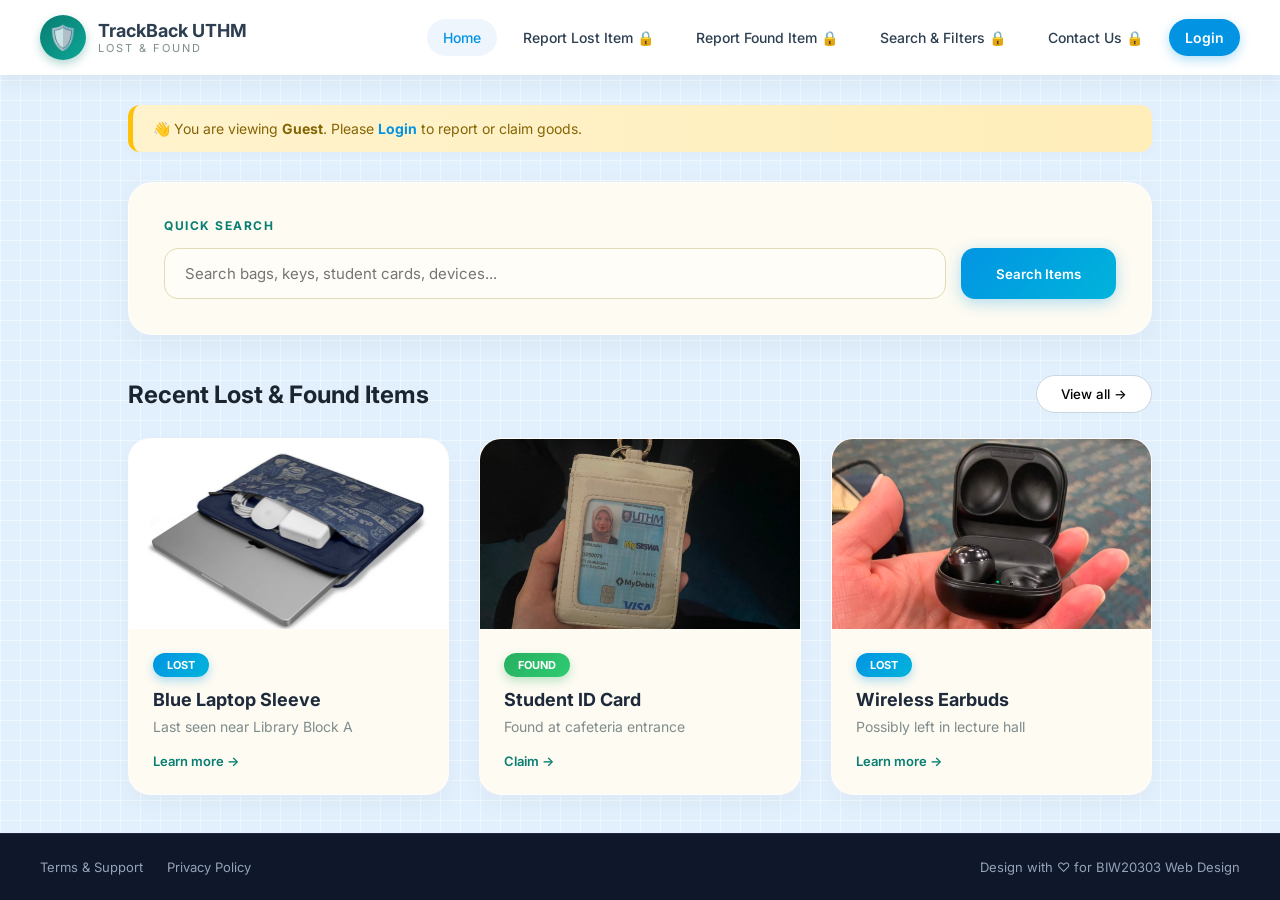
==== index.html @ aab74572 "Add files via upload" ====
<!DOCTYPE html>
<html lang="ms">
<head>
    <meta charset="UTF-8">
    <meta name="viewport" content="width=device-width, initial-scale=1.0">
    <title>TrackBack UTHM - Lost & Found</title>
    <link rel="stylesheet" href="style.css">
    <link href="https://fonts.googleapis.com/css2?family=Inter:wght@300;400;500;600;700&display=swap" rel="stylesheet">
</head>
<body>

    <header class="navbar">
        <div class="logo-container" onclick="protectedNavigation('index.html')" style="cursor: pointer;">
            <div class="logo-icon">🛡️</div>
            <div class="logo-text">
                <h1>TrackBack UTHM</h1>
                <span>LOST & FOUND</span>
            </div>
        </div>
        
        <nav class="nav-links" id="mainNav">
            <a href="index.html" id="nav-home" class="active">Home</a>
            <a href="report-lost.html" id="nav-report-lost" onclick="return checkAccess(event, 'report-lost.html')">Report Lost Item 🔒</a>
            <a href="report-found.html" id="nav-report-found" onclick="return checkAccess(event, 'report-found.html')">Report Found Item 🔒</a>
            <a href="search.html" id="nav-search" onclick="return checkAccess(event, 'search.html')">Search & Filters 🔒</a>
            <a href="contact.html" id="nav-contact" onclick="return checkAccess(event, 'contact.html')">Contact Us 🔒</a>
            <a href="login.html" id="nav-auth-btn" class="btn-login-nav">Login</a>
        </nav>

        <div class="hamburger" id="hamburgerMenu" onclick="toggleMobileMenu()">
            <span></span>
            <span></span>
            <span></span>
        </div>
    </header>

    <div class="mobile-menu" id="mobileMenu">
        <a href="index.html" id="mobile-home">Home</a>
        <a href="report-lost.html" id="mobile-report-lost" onclick="return checkAccess(event, 'report-lost.html')">Report Lost Item 🔒</a>
        <a href="report-found.html" id="mobile-report-found" onclick="return checkAccess(event, 'report-found.html')">Report Found Item 🔒</a>
        <a href="search.html" id="mobile-search" onclick="return checkAccess(event, 'search.html')">Search & Filters 🔒</a>
        <a href="contact.html" id="mobile-contact" onclick="return checkAccess(event, 'contact.html')">Contact Us 🔒</a>
        <a href="login.html" id="mobile-auth-btn">Login</a>
    </div>

    <main class="container">
        <section id="home-page" class="page active-page">
            <div class="guest-alert-banner" id="guestBanner">
                👋 You are viewing <strong>Guest</strong>. Please <a href="login.html">Login</a> to report or claim goods.
            </div>

            <div class="quick-search-box">
                <h3>QUICK SEARCH</h3>
                <div class="search-input-group">
                    <input type="text" id="homeSearchInput" placeholder="Search bags, keys, student cards, devices...">
                    <button class="btn-search" onclick="protectedNavigation('search.html')">Search Items</button>
                </div>
            </div>

            <div class="section-header">
                <h2>Recent Lost & Found Items</h2>
                <button class="btn-view-all" onclick="protectedNavigation('search.html')">View all →</button>
            </div>

            <div class="items-grid">
                <div class="item-card" onclick="protectedItemDetails('Blue Laptop Sleeve', 'Last seen near Library Block A', 'Lost', 'trackback-image/blue_laptop_sleeve.jpeg')">
                    <div class="item-image-placeholder">
                        <img src="trackback-image/blue_laptop_sleeve.jpeg" alt="Blue Laptop Sleeve">
                    </div>
                    <div class="card-content">
                        <span class="badge badge-lost">Lost</span>
                        <h4>Blue Laptop Sleeve</h4>
                        <p>Last seen near Library Block A</p>
                        <span class="learn-more">Learn more →</span>
                    </div>
                </div>
                <div class="item-card" onclick="protectedItemDetails('Student ID Card', 'Found at cafeteria entrance', 'Found', 'trackback-image/student_id_card.jpeg')">
                    <div class="item-image-placeholder">
                        <img src="trackback-image/student_id_card.jpeg" alt="Student ID Card">
                    </div>
                    <div class="card-content">
                        <span class="badge badge-found">Found</span>
                        <h4>Student ID Card</h4>
                        <p>Found at cafeteria entrance</p>
                        <span class="learn-more">Claim →</span>
                    </div>
                </div>
                <div class="item-card" onclick="protectedItemDetails('Wireless Earbuds', 'Possibly left in lecture hall', 'Lost', 'trackback-image/wireless_earbuds.jpeg')">
                    <div class="item-image-placeholder">
                        <img src="trackback-image/wireless_earbuds.jpeg" alt="Wireless Earbuds">
                    </div>
                    <div class="card-content">
                        <span class="badge badge-lost">Lost</span>
                        <h4>Wireless Earbuds</h4>
                        <p>Possibly left in lecture hall</p>
                        <span class="learn-more">Learn more →</span>
                    </div>
                </div>
            </div>
        </section>
    </main>

    <footer class="footer-bar">
        <div class="footer-left">
            <a href="#terms">Terms & Support</a>
            <a href="#privacy">Privacy Policy</a>
        </div>
        <div class="footer-right">
            Design with ♡ for BIW20303 Web Design
        </div>
    </footer>

    <script src="script.js"></script>
</body>
</html>
---- style.css ----
/* ================= ATURAN ASAS / PALET WARNA ================= */
:root {
    --bg-main: #e2f0fd;         /* Latar belakang biru lembut bercorak grid */
    --surface-card: #fdfbf2;    /* Warna krim pastel untuk komponen borang & kad */
    --primary-blue: #0294e3;    /* Biru butang utama */
    --primary-green: #087d71;   /* Hijau gelap butang hantar laporan */
    --text-dark: #2c3e50;
    --text-muted: #7f8c8d;
    --lost-color: #e74c3c;
    --found-color: #2ecc71;
    --transition-smooth: all 0.3s cubic-bezier(0.4, 0, 0.2, 1);
}

* {
    margin: 0;
    padding: 0;
    box-sizing: border-box;
    font-family: 'Inter', sans-serif;
}

body {
    background-color: var(--bg-main);
    background-image: linear-gradient(rgba(255,255,255,0.4) 1px, transparent 1px),
                      linear-gradient(90deg, rgba(255,255,255,0.4) 1px, transparent 1px);
    background-size: 20px 20px;
    color: var(--text-dark);
    min-height: 100vh;
    display: flex;
    flex-direction: column;
}

/* ================= HEADER & NAVIGATION ================= */
.navbar {
    background-color: #ffffff;
    display: flex;
    justify-content: space-between;
    align-items: center;
    padding: 15px 40px;
    box-shadow: 0 4px 20px rgba(0,0,0,0.06);
    position: sticky;
    top: 0;
    z-index: 1000;
}

.logo-container {
    display: flex;
    align-items: center;
    gap: 12px;
}

.logo-icon {
    font-size: 24px;
    background: linear-gradient(135deg, var(--primary-green), #0da696);
    padding: 8px;
    border-radius: 50%;
    color: white;
    box-shadow: 0 4px 10px rgba(8, 125, 113, 0.3);
}

.logo-text h1 {
    font-size: 18px;
    font-weight: 700;
    color: var(--text-dark);
}

.logo-text span {
    font-size: 11px;
    letter-spacing: 2px;
    color: var(--text-muted);
    display: block;
}

.nav-links {
    display: flex;
    align-items: center;
    gap: 10px;
}

.nav-links a {
    text-decoration: none;
    color: var(--text-dark);
    font-weight: 500;
    font-size: 14px;
    padding: 10px 16px;
    border-radius: 20px;
    transition: var(--transition-smooth);
}

.nav-links a:hover, .nav-links a.active {
    background-color: #eef5fc;
    color: var(--primary-blue);
}

/* Style Khas Butang Login/Logout Di Navigasi Atas */
.btn-login-nav {
    background-color: var(--primary-blue) !important;
    color: white !important;
    font-weight: 600 !important;
    box-shadow: 0 4px 12px rgba(2, 148, 227, 0.3);
}

.btn-login-nav:hover {
    background-color: #027dc2 !important;
    transform: translateY(-2px);
}

.btn-logout {
    background-color: #fcebe9 !important;
    color: var(--lost-color) !important;
    font-weight: 600 !important;
    border: 1px solid #f9cbca;
}

.btn-logout:hover {
    background-color: var(--lost-color) !important;
    color: white !important;
    box-shadow: 0 4px 12px rgba(231, 76, 60, 0.3);
}

/* Hamburger Menu */
.hamburger {
    display: none;
    flex-direction: column;
    gap: 5px;
    cursor: pointer;
}

.hamburger span {
    width: 25px;
    height: 3px;
    background-color: var(--text-dark);
    border-radius: 3px;
}

/* Mobile Dropdown */
.mobile-menu {
    display: none;
    background-color: white;
    flex-direction: column;
    padding: 20px;
    gap: 15px;
    border-top: 1px solid #eee;
    box-shadow: 0 10px 20px rgba(0,0,0,0.05);
}

.mobile-menu.active {
    display: flex;
}

.mobile-menu a {
    text-decoration: none;
    color: var(--text-dark);
    font-weight: 500;
    font-size: 16px;
    padding: 5px 0;
}

.mobile-menu #mobile-auth-btn {
    background: none !important;
    padding: 0 !important;
    border-radius: 0 !important;
    display: block;
}

/* LOGIN style (blue text) */
.mobile-menu #mobile-auth-btn.login-state {
    color: var(--primary-blue) !important;
    font-weight: 600;
}

/* LOGOUT style (red text) */
.mobile-menu #mobile-auth-btn.logout-state {
    color: var(--lost-color) !important;
    font-weight: 700;
}

/* ================= IMEJ ================= */
.item-image-placeholder img,
.large-image-placeholder img,
.item-card img {
    width: 100%;
    height: 100%;
    object-fit: cover;
}

.item-image-placeholder {
    overflow: hidden;
}

/* ================= STRUKTUR UTAMA HALAMAN DINAMIK ================= */
.container {
    padding: 30px 10%;
    flex: 1;
}

.page {
    display: none;
}

.active-page {
    display: block;
    animation: fadeInPage 0.5s cubic-bezier(0.4, 0, 0.2, 1);
}

@keyframes fadeInPage {
    from { opacity: 0; transform: translateY(15px); }
    to { opacity: 1; transform: translateY(0); }
}

/* Banner Alert Info Pelawat */
.guest-alert-banner {
    background: linear-gradient(90deg, #fff3cd, #ffeeba);
    border-left: 5px solid #ffc107;
    color: #856404;
    padding: 15px 20px;
    border-radius: 12px;
    margin-bottom: 30px;
    font-size: 14px;
    box-shadow: 0 4px 12px rgba(0,0,0,0.02);
    animation: fadeInPage 0.5s ease;
}

.guest-alert-banner a {
    color: var(--primary-blue);
    font-weight: 700;
    text-decoration: none;
}

.guest-alert-banner a:hover {
    text-decoration: underline;
}

/* Error Toast Alert (Wrong Password) */
.error-toast {
    display: none;
    background-color: #fcebe9;
    color: var(--lost-color);
    border: 1px solid #f9cbca;
    padding: 12px;
    border-radius: 8px;
    font-size: 13px;
    font-weight: 600;
    margin-bottom: 20px;
    text-align: left;
    animation: fadeInPage 0.3s ease;
}

/* ================= WIZARD SYSTEM ================= */
.form-step {
    display: none;
}

.form-step.active-step {
    display: block;
}

.wizard-navigation {
    display: flex;
    justify-content: space-between;
    margin-top: 25px;
    gap: 15px;
}

.btn-nav {
    padding: 12px 25px;
    border-radius: 10px;
    font-size: 14px;
    font-weight: 600;
    cursor: pointer;
    transition: var(--transition-smooth);
}

.btn-back {
    background-color: #e2e8f0;
    color: #4a5568;
    border: none;
}

.btn-back:hover {
    background-color: #cbd5e1;
}

.btn-next {
    background-color: var(--text-dark);
    color: white;
    border: none;
    margin-left: auto;
}

.btn-next:hover {
    background-color: #1a252f;
}

/* ================= HALAMAN 1: HOME COMPONENTS ================= */
.quick-search-box {
    background-color: var(--surface-card);
    border-radius: 24px;
    padding: 35px;
    box-shadow: 0 10px 30px rgba(0,0,0,0.04);
    border: 1px solid rgba(255, 255, 255, 0.7);
    margin-bottom: 40px;
}

.quick-search-box h3 {
    font-size: 12px;
    letter-spacing: 1.5px;
    color: var(--primary-green);
    margin-bottom: 15px;
}

.search-input-group {
    display: flex;
    gap: 15px;
}

.search-input-group input {
    flex: 1;
    padding: 15px 20px;
    border: 1px solid #e2dbb7;
    border-radius: 14px;
    font-size: 15px;
    background-color: #fffdf7;
    transition: var(--transition-smooth);
}

.search-input-group input:focus {
    outline: none;
    border-color: var(--primary-blue);
    box-shadow: 0 0 0 4px rgba(2, 148, 227, 0.15);
}

.btn-search {
    background: linear-gradient(135deg, var(--primary-blue), #00b4db);
    color: white;
    border: none;
    padding: 0 35px;
    border-radius: 14px;
    font-weight: 600;
    cursor: pointer;
    box-shadow: 0 4px 15px rgba(2, 148, 227, 0.3);
    transition: var(--transition-smooth);
}

.btn-search:hover {
    transform: translateY(-2px);
    box-shadow: 0 6px 20px rgba(2, 148, 227, 0.4);
}

.section-header {
    display: flex;
    justify-content: space-between;
    align-items: center;
    margin-bottom: 25px;
}

.section-header h2 {
    font-size: 24px;
    font-weight: 700;
    color: #1a252f;
}

.btn-view-all {
    background: white;
    border: 1px solid #cbd5e1;
    padding: 10px 24px;
    border-radius: 20px;
    cursor: pointer;
    font-weight: 500;
    transition: var(--transition-smooth);
}

.btn-view-all:hover {
    background-color: var(--text-dark);
    color: white;
    border-color: var(--text-dark);
}

/* GRID BARANG (ITEMS GRID) */
.items-grid {
    display: grid;
    grid-template-columns: repeat(auto-fill, minmax(290px, 1fr));
    gap: 30px;
}

.item-card {
    background-color: var(--surface-card);
    border-radius: 22px;
    overflow: hidden;
    box-shadow: 0 10px 25px rgba(0,0,0,0.03);
    border: 1px solid rgba(255,255,255,0.6);
    cursor: pointer;
    transition: var(--transition-smooth);
}

.item-card:hover {
    transform: translateY(-8px);
    box-shadow: 0 15px 35px rgba(0,0,0,0.08);
}

.item-image-placeholder {
    height: 190px;
    background: radial-gradient(circle, #e2f0fd 0%, #cbdff5 100%);
    display: flex;
    justify-content: center;
    align-items: center;
    font-size: 45px;
}

.card-content {
    padding: 24px;
}

.badge {
    display: inline-block;
    padding: 5px 14px;
    border-radius: 20px;
    font-size: 11px;
    font-weight: 700;
    text-transform: uppercase;
    margin-bottom: 12px;
    color: white;
}

.badge-lost { 
    background: linear-gradient(135deg, var(--primary-blue), #00b4db); 
    box-shadow: 0 4px 10px rgba(2, 148, 227, 0.3);
}
.badge-found { 
    background: linear-gradient(135deg, #27ae60, var(--found-color)); 
    box-shadow: 0 4px 10px rgba(39, 174, 96, 0.3);
}

.card-content h4 {
    font-size: 18px;
    margin-bottom: 8px;
    color: #1e293b;
}

.card-content p {
    font-size: 14px;
    color: var(--text-muted);
    margin-bottom: 15px;
}

.learn-more {
    font-size: 13px;
    color: var(--primary-green);
    font-weight: 600;
    display: inline-block;
}

/* ================= LAYOUT BORANG / FORMS ================= */
.form-wrapper {
    background-color: var(--surface-card);
    border-radius: 24px;
    padding: 40px;
    max-width: 850px;
    margin: 0 auto;
    box-shadow: 0 20px 40px rgba(0,0,0,0.05);
    border: 1px solid rgba(255,255,255,0.7);
}

.form-subtitle {
    font-size: 11px;
    letter-spacing: 2px;
    color: var(--text-muted);
    font-weight: 700;
    display: block;
    margin-bottom: 5px;
}

.form-title {
    font-size: 28px;
    margin-bottom: 30px;
    color: #0f172a;
}

.form-row {
    display: flex;
    gap: 20px;
    margin-bottom: 10px;
}

.form-group {
    flex: 1;
    display: flex;
    flex-direction: column;
    gap: 8px;
    margin-bottom: 20px;
}

.form-group label {
    font-size: 14px;
    font-weight: 600;
    color: #334155;
}

.form-group input,
.form-group select,
.form-group textarea {
    padding: 14px;
    border: 1px solid #e1dbb7;
    border-radius: 10px;
    background-color: #fff;
    font-size: 14px;
    transition: var(--transition-smooth);
}

.form-group input:focus,
.form-group select:focus,
.form-group textarea:focus {
    outline: none;
    border-color: var(--primary-blue);
    box-shadow: 0 0 0 4px rgba(2, 148, 227, 0.1);
}

.btn-submit {
    background: linear-gradient(135deg, var(--primary-blue), #00b4db);
    color: white;
    border: none;
    padding: 14px 35px;
    border-radius: 12px;
    font-weight: 600;
    cursor: pointer;
    font-size: 15px;
    box-shadow: 0 4px 15px rgba(2, 148, 227, 0.3);
    transition: var(--transition-smooth);
}

.btn-submit:hover {
    transform: translateY(-2px);
    box-shadow: 0 6px 20px rgba(2, 148, 227, 0.4);
}

.btn-lost-submit {
    background: linear-gradient(135deg, var(--primary-green), #0da696);
    box-shadow: 0 4px 15px rgba(8, 125, 113, 0.3);
}

.btn-lost-submit:hover {
    box-shadow: 0 6px 20px rgba(8, 125, 113, 0.4);
}

/* ================= HALAMAN: SEARCH & FILTERS ================= */

.filter-container {
    background-color: white;
    border-radius: 20px;
    padding: 30px;
    margin-bottom: 40px;
    box-shadow: 0 10px 30px rgba(0,0,0,0.02);

    /* Synchronize all filters */
    display: grid;
    grid-template-columns: repeat(4, 1fr);
    gap: 20px;
    align-items: end;
}

.filter-box {
    display: flex;
    flex-direction: column;
    gap: 8px;
}

.filter-box label {
    font-size: 12px;
    font-weight: 600;
    color: var(--text-muted);
    text-transform: uppercase;
    letter-spacing: 1px;
}

.filter-box input,
.filter-box select {
    width: 100%;
    height: 50px; /* same height for all */
    padding: 0 15px;
    border: 1px solid #dbe4ee;
    border-radius: 12px;
    background-color: #fff;
    font-size: 14px;
    color: var(--text-dark);
    transition: var(--transition-smooth);
}

.filter-box input:focus,
.filter-box select:focus {
    outline: none;
    border-color: var(--primary-blue);
    box-shadow: 0 0 0 4px rgba(2,148,227,0.1);
}

.highlighted-select {
    border: 2px solid var(--primary-blue) !important;
}

/* ================= HALAMAN: ITEM DETAILS ================= */
.details-grid {
    display: grid;
    grid-template-columns: 1fr 1fr;
    gap: 40px;
    background-color: var(--surface-card);
    padding: 40px;
    border-radius: 24px;
    box-shadow: 0 20px 40px rgba(0,0,0,0.04);
}

.large-image-placeholder {
    height: 100%;
    min-height: 320px;
    background: radial-gradient(circle, #e2f0fd 0%, #cbdff5 100%);
    border-radius: 18px;
    display: flex;
    justify-content: center;
    align-items: center;
    font-size: 65px;
}

.details-info-section h2 {
    font-size: 30px;
    margin-bottom: 15px;
    color: #0f172a;
}

.det-desc {
    color: var(--text-muted);
    font-size: 15px;
    line-height: 1.7;
    margin-bottom: 25px;
}

.info-split {
    display: flex;
    gap: 20px;
    margin-bottom: 25px;
}

.info-block {
    background-color: #fff9e6;
    padding: 18px;
    border-radius: 14px;
    flex: 1;
    border: 1px solid #f1ebd4;
}

.block-label {
    display: block;
    font-size: 11px;
    font-weight: 700;
    color: var(--text-muted);
    margin-bottom: 5px;
}

.block-value {
    font-size: 15px;
    font-weight: 600;
    color: #1e293b;
}

.contact-box {
    background-color: #d1ecf1;
    padding: 20px;
    border-radius: 14px;
    margin-bottom: 25px;
    border: 1px solid #bee5eb;
}

.contact-box h4 {
    font-size: 15px;
    color: #0c5460;
    margin-bottom: 5px;
}

.btn-claim-action {
    background: linear-gradient(135deg, var(--primary-blue), #00b4db);
    color: white;
    border: none;
    width: 100%;
    padding: 16px;
    border-radius: 14px;
    font-size: 16px;
    font-weight: 600;
    cursor: pointer;
    box-shadow: 0 4px 15px rgba(2, 148, 227, 0.3);
    transition: var(--transition-smooth);
}

.btn-claim-action:hover {
    transform: translateY(-2px);
    box-shadow: 0 6px 20px rgba(2, 148, 227, 0.4);
}

/* ================= HALAMAN: OWNERSHIP VERIFICATION ================= */
.form-section-alert {
    background-color: #fdf6e2;
    border-left: 4px solid #f39c12;
    padding: 18px;
    border-radius: 8px;
}

/* ================= CARD LOGIN & AUTENTIKASI ================= */
.login-card {
    background-color: var(--surface-card);
    max-width: 460px;
    margin: 40px auto;
    padding: 45px 40px;
    border-radius: 28px;
    text-align: center;
    box-shadow: 0 20px 50px rgba(0,0,0,0.06);
    border: 1px solid rgba(255,255,255,0.8);
}

.login-shield-icon {
    font-size: 36px;
    background: linear-gradient(135deg, var(--primary-green), #0da696);
    color: white;
    width: 75px;
    height: 75px;
    border-radius: 50%;
    margin: 0 auto 20px auto;
    display: flex;
    justify-content: center;
    align-items: center;
    box-shadow: 0 10px 20px rgba(8, 125, 113, 0.2);
}

.login-notice {
    background-color: #e8f4fd;
    font-size: 13.5px;
    padding: 15px;
    border-radius: 12px;
    margin: 20px 0;
    line-height: 1.6;
    color: #1d6fa5;
}

.btn-login-submit {
    background: linear-gradient(135deg, var(--primary-green), #0da696);
    color: white;
    border: none;
    width: 100%;
    padding: 15px;
    border-radius: 12px;
    font-weight: 600;
    cursor: pointer;
    margin-top: 10px;
    font-size: 16px;
    box-shadow: 0 4px 15px rgba(8, 125, 113, 0.3);
    transition: var(--transition-smooth);
}

.btn-login-submit:hover {
    transform: translateY(-2px);
    box-shadow: 0 6px 20px rgba(8, 125, 113, 0.4);
}

.switch-auth-text {
    margin-top: 20px;
    font-size: 14px;
    color: var(--text-muted);
}

.switch-auth-text a {
    color: var(--primary-blue);
    text-decoration: none;
    font-weight: 600;
}

.switch-auth-text a:hover {
    text-decoration: underline;
}

/* ================= HALAMAN: CONTACT US ================= */
.contact-grid {
    display: grid;
    grid-template-columns: 1.2fr 0.8fr;
    gap: 40px;
}

.contact-form-wrapper {
    background-color: var(--surface-card);
    padding: 40px;
    border-radius: 24px;
}

.info-card-item {
    display: flex;
    gap: 15px;
    background-color: white;
    padding: 20px;
    border-radius: 16px;
    margin-bottom: 18px;
    box-shadow: 0 4px 15px rgba(0,0,0,0.01);
    border: 1px solid #f1f5f9;
}

/* ================= FOOTER BAR ================= */
.footer-bar {
    background-color: #0f172a;
    color: #94a3b8;
    padding: 25px 40px;
    display: flex;
    justify-content: space-between;
    align-items: center;
    font-size: 13px;
    margin-top: auto;
    border-top: 1px solid #1e293b;
}

.footer-left a {
    color: #94a3b8;
    text-decoration: none;
    margin-right: 20px;
}

.footer-left a:hover {
    color: white;
    text-decoration: underline;
}

/* ================= RESPONSIVE DESIGN ================= */
@media (max-width: 768px) {

    .nav-links {
        display: none !important;
    }

    .hamburger {
        display: flex;
    }

    .container {
        padding: 20px 5%;
    }

    .form-row,
    .details-grid,
    .contact-grid {
        flex-direction: column;
        grid-template-columns: 1fr;
        gap: 15px;
    }

    .filter-container {
        flex-direction: column;
        gap: 15px;
    }

    .search-input-group {
        flex-direction: column;
    }

    .search-input-group input {
        width: 100%;
    }

    .btn-search {
        width: 100%;
        padding: 15px;
    }

    /* ===== RECENT ITEMS HEADER FIX ===== */
    .section-header {
        flex-direction: column;
        align-items: flex-start;
        gap: 15px;
    }

    .btn-view-all {
        align-self: flex-end;
    }

    .footer-bar {
        flex-direction: column;
        gap: 12px;
        text-align: center;
    }
}
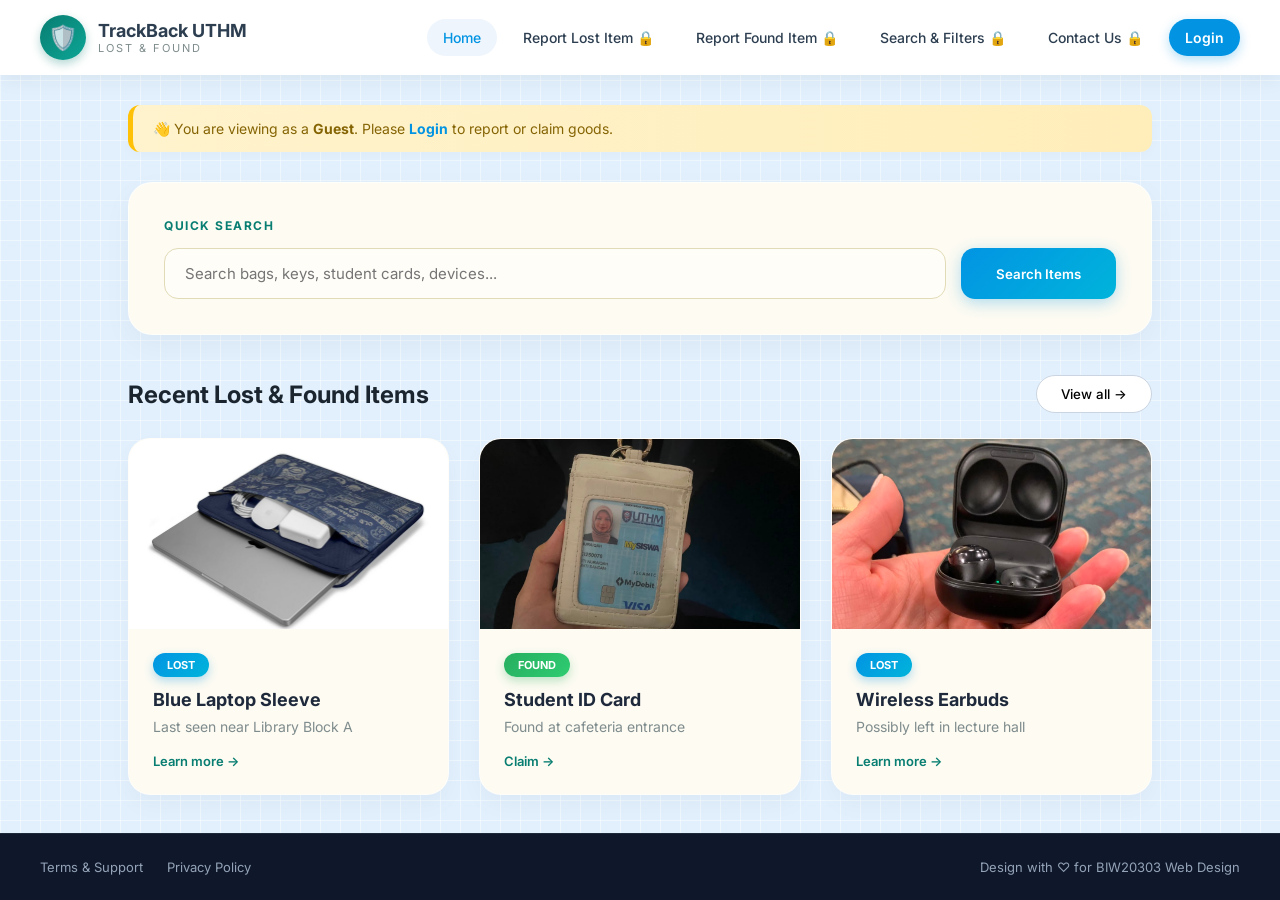
==== commit 72fa55d2: "Update index.html" ====
--- a/index.html
+++ b/index.html
@@ -46,7 +46,7 @@
     <main class="container">
         <section id="home-page" class="page active-page">
             <div class="guest-alert-banner" id="guestBanner">
-                👋 You are viewing <strong>Guest</strong>. Please <a href="login.html">Login</a> to report or claim goods.
+                👋 You are viewing as a <strong>Guest</strong>. Please <a href="login.html">Login</a> to report or claim goods.
             </div>
 
             <div class="quick-search-box">
@@ -112,4 +112,4 @@
 
     <script src="script.js"></script>
 </body>
-</html>+</html>
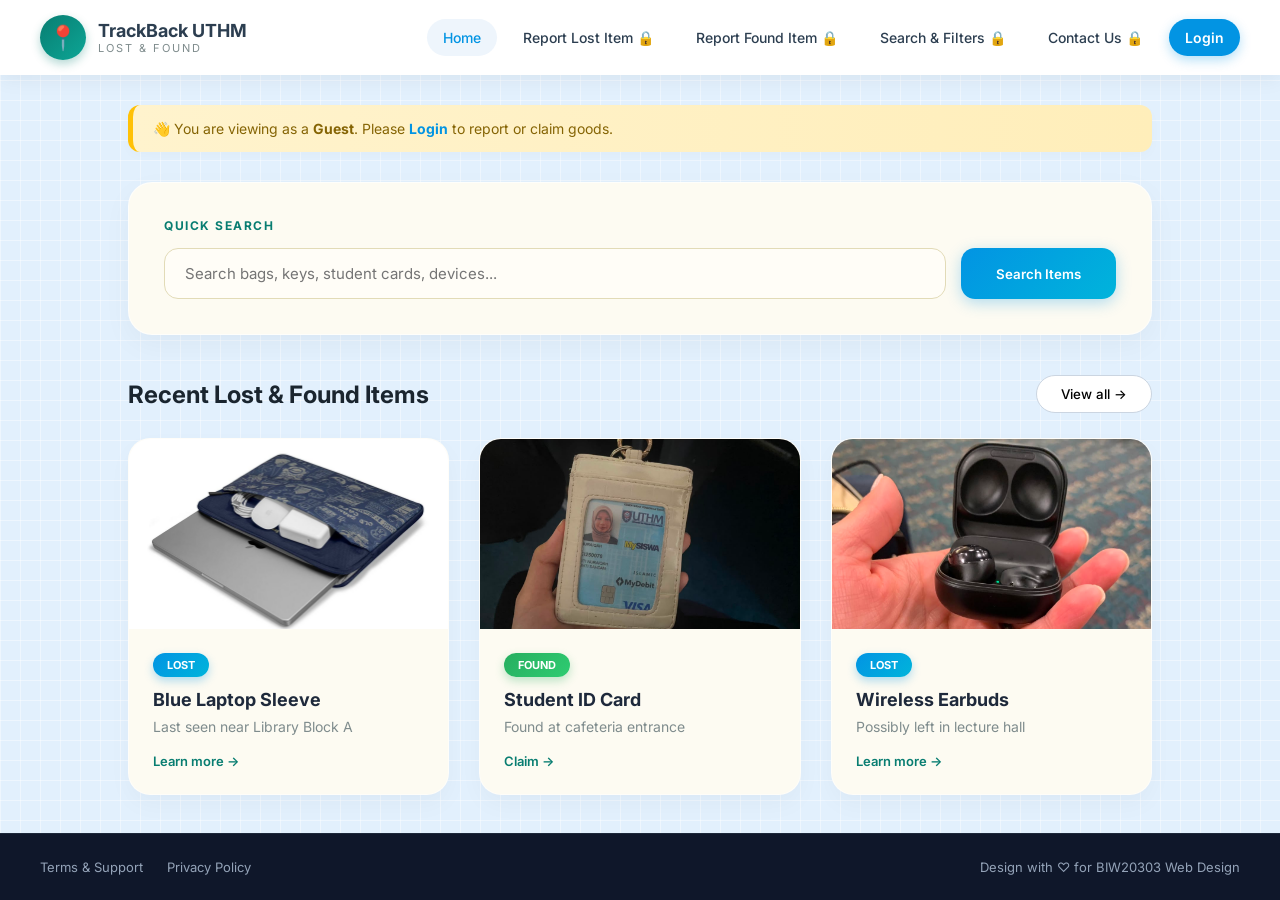
==== commit 05fbbf8b: "Update index.html" ====
--- a/index.html
+++ b/index.html
@@ -11,7 +11,7 @@
 
     <header class="navbar">
         <div class="logo-container" onclick="protectedNavigation('index.html')" style="cursor: pointer;">
-            <div class="logo-icon">🛡️</div>
+            <div class="logo-icon">📍</div>
             <div class="logo-text">
                 <h1>TrackBack UTHM</h1>
                 <span>LOST & FOUND</span>
